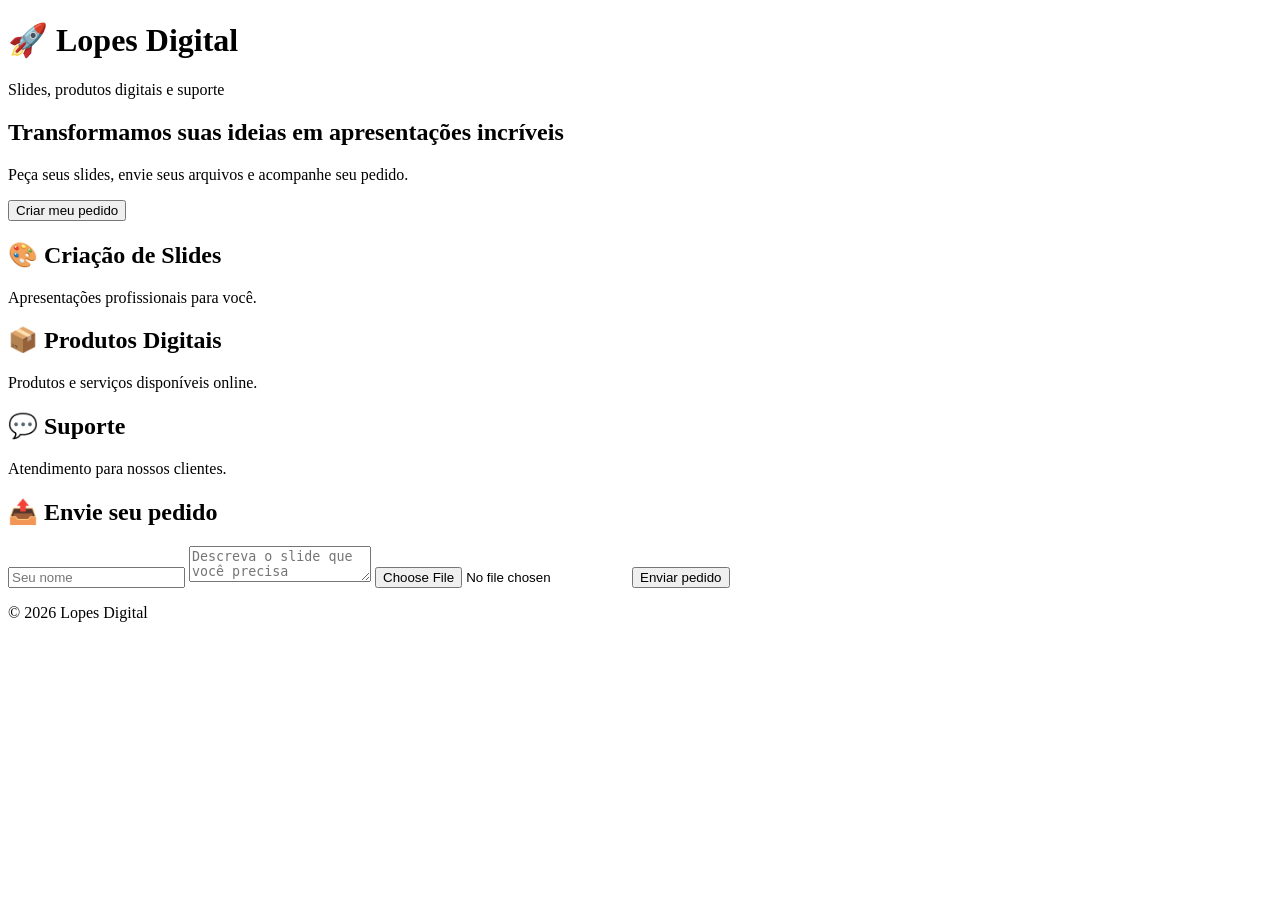
==== Index.html @ 223cc507 "Create Index.html" ====
<!DOCTYPE html>
<html lang="pt-BR">
<head>
  <meta charset="UTF-8">
  <meta name="viewport" content="width=device-width, initial-scale=1.0">

  <title>Lopes Digital</title>

  <link rel="stylesheet" href="style.css">
</head>

<body>

  <header>
    <h1>🚀 Lopes Digital</h1>
    <p>Slides, produtos digitais e suporte</p>
  </header>

  <main>

    <section class="hero">

      <h2>Transformamos suas ideias em apresentações incríveis</h2>

      <p>
        Peça seus slides, envie seus arquivos e acompanhe seu pedido.
      </p>

      <button onclick="mostrarMensagem()">
        Criar meu pedido
      </button>

    </section>


    <section class="servicos">

      <div class="card">
        <h2>🎨 Criação de Slides</h2>
        <p>Apresentações profissionais para você.</p>
      </div>

      <div class="card">
        <h2>📦 Produtos Digitais</h2>
        <p>Produtos e serviços disponíveis online.</p>
      </div>

      <div class="card">
        <h2>💬 Suporte</h2>
        <p>Atendimento para nossos clientes.</p>
      </div>

    </section>


    <section class="pedido">

      <h2>📤 Envie seu pedido</h2>

      <input
        type="text"
        id="nome"
        placeholder="Seu nome"
      >

      <textarea
        id="descricao"
        placeholder="Descreva o slide que você precisa"
      ></textarea>

      <input
        type="file"
        id="arquivo"
      >

      <button onclick="enviarPedido()">
        Enviar pedido
      </button>

    </section>

  </main>


  <footer>

    <p>© 2026 Lopes Digital</p>

  </footer>


  <script src="app.js"></script>

</body>
</html>
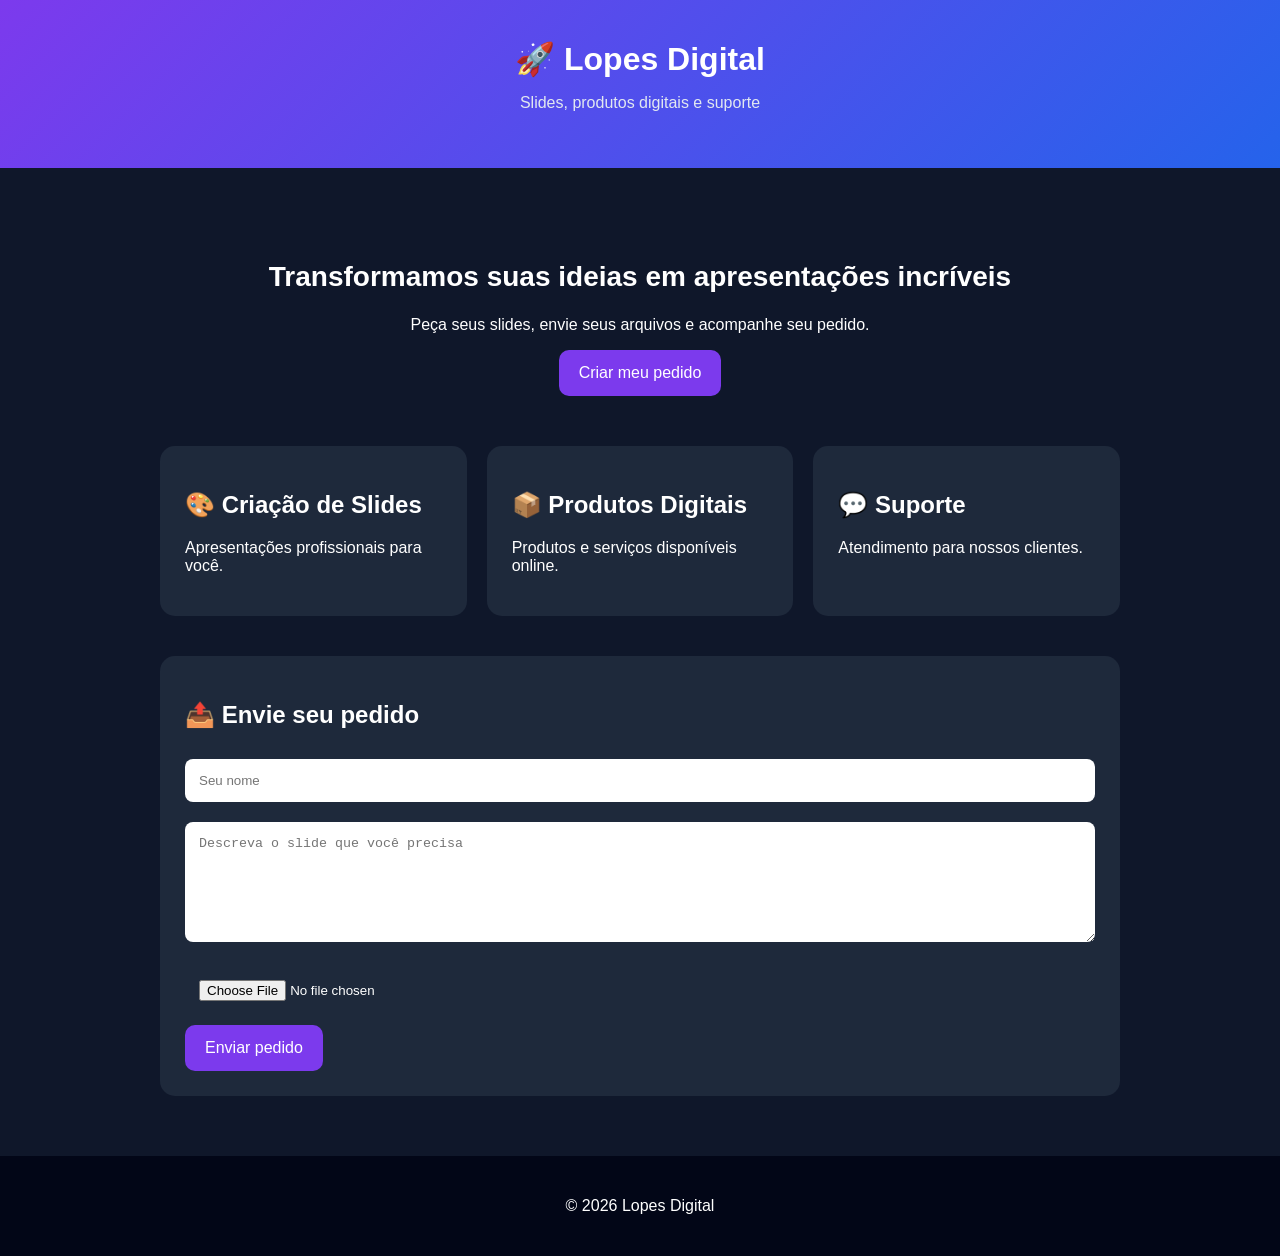
==== commit 10369622: "Change script tag to module type for app.js" ====
--- a/Index.html
+++ b/Index.html
@@ -89,7 +89,7 @@
   </footer>
 
 
-  <script src="app.js"></script>
+  <sc<script type="module" src="app.js"></script>
 
 </body>
 </html>
--- a/style.css
+++ b/style.css
@@ -0,0 +1,93 @@
+* {
+  box-sizing: border-box;
+}
+
+body {
+  margin: 0;
+  font-family: Arial, sans-serif;
+  background: #0f172a;
+  color: white;
+}
+
+header {
+  text-align: center;
+  padding: 40px 20px;
+  background: linear-gradient(135deg, #7c3aed, #2563eb);
+}
+
+header h1 {
+  margin: 0;
+  font-size: 32px;
+}
+
+header p {
+  color: #e2e8f0;
+}
+
+main {
+  max-width: 1000px;
+  margin: auto;
+  padding: 20px;
+}
+
+.hero {
+  text-align: center;
+  padding: 50px 20px;
+}
+
+.hero h2 {
+  font-size: 28px;
+}
+
+button {
+  border: none;
+  padding: 14px 20px;
+  border-radius: 10px;
+  background: #7c3aed;
+  color: white;
+  font-size: 16px;
+  cursor: pointer;
+}
+
+button:hover {
+  background: #6d28d9;
+}
+
+.servicos {
+  display: grid;
+  grid-template-columns: repeat(auto-fit, minmax(220px, 1fr));
+  gap: 20px;
+}
+
+.card {
+  background: #1e293b;
+  padding: 25px;
+  border-radius: 15px;
+}
+
+.pedido {
+  margin-top: 40px;
+  padding: 25px;
+  background: #1e293b;
+  border-radius: 15px;
+}
+
+input,
+textarea {
+  width: 100%;
+  margin: 10px 0;
+  padding: 14px;
+  border-radius: 8px;
+  border: none;
+}
+
+textarea {
+  min-height: 120px;
+}
+
+footer {
+  margin-top: 40px;
+  text-align: center;
+  padding: 25px;
+  background: #020617;
+}
